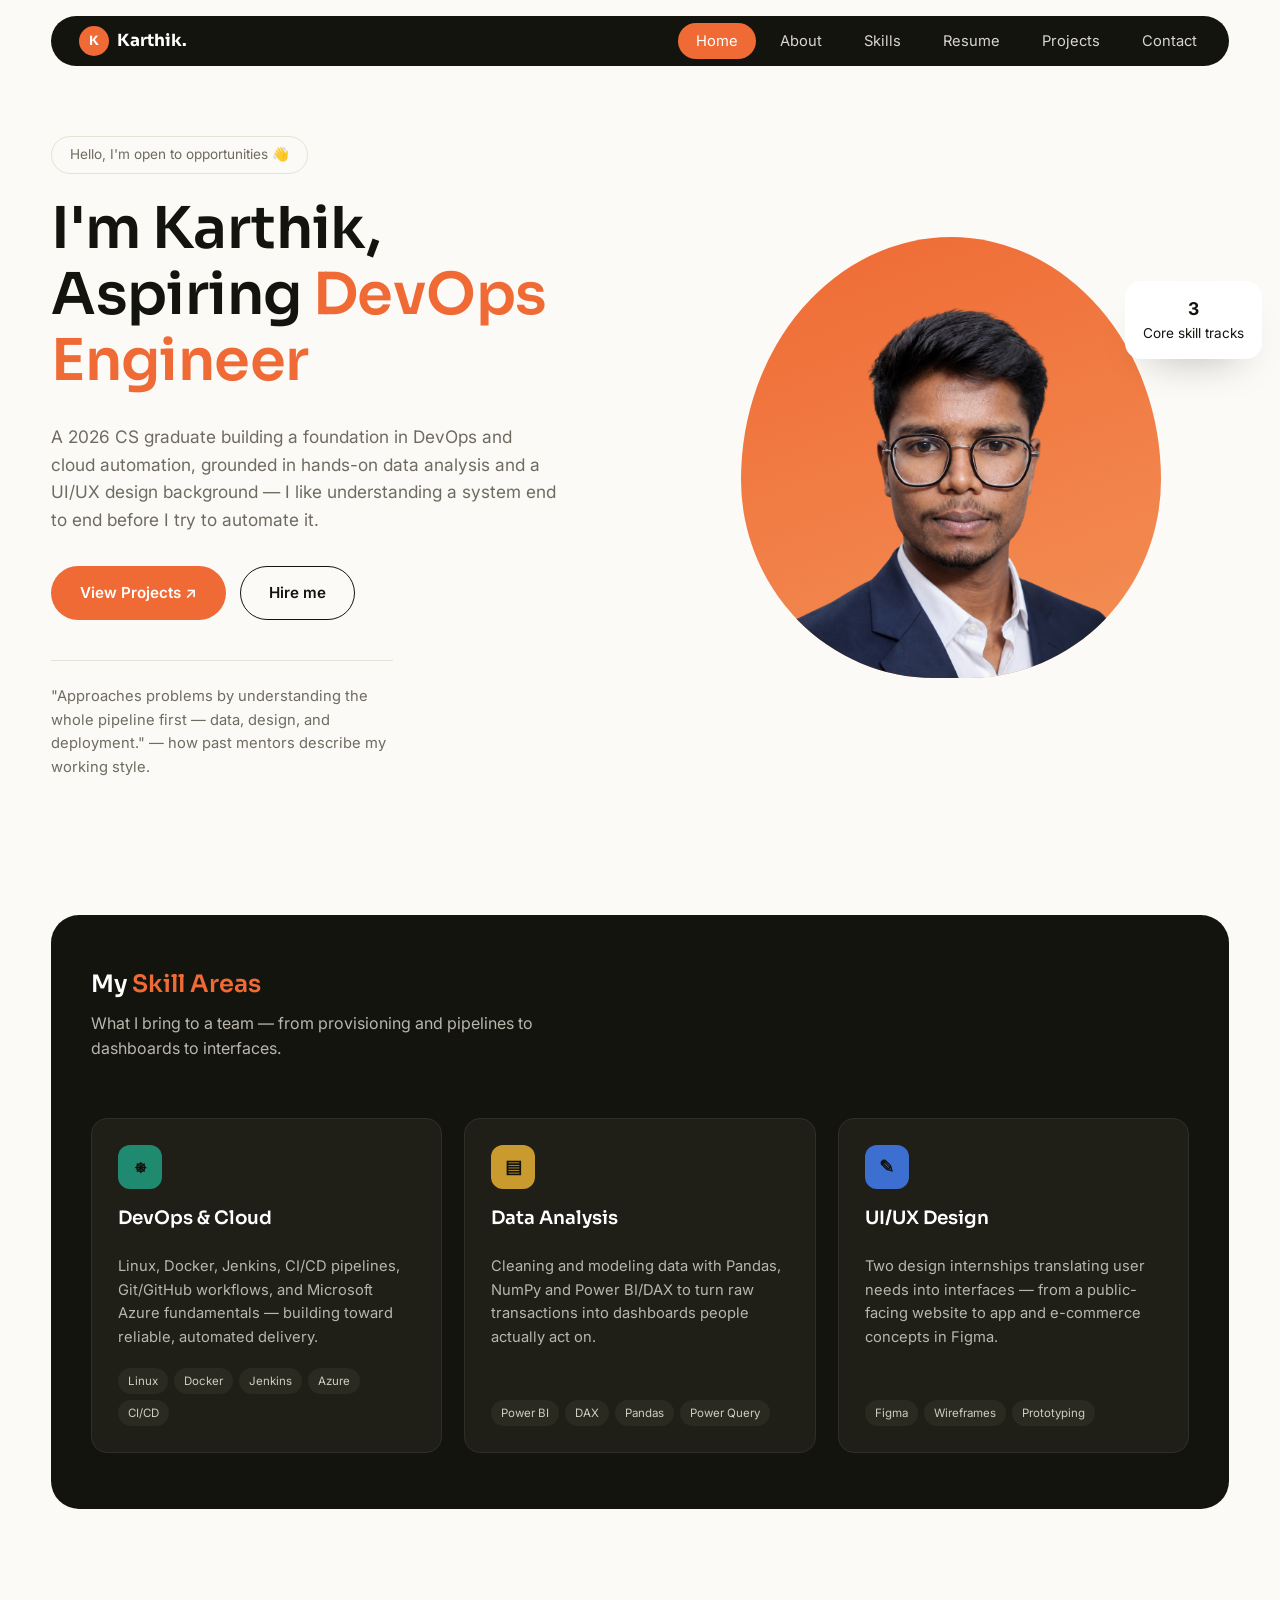
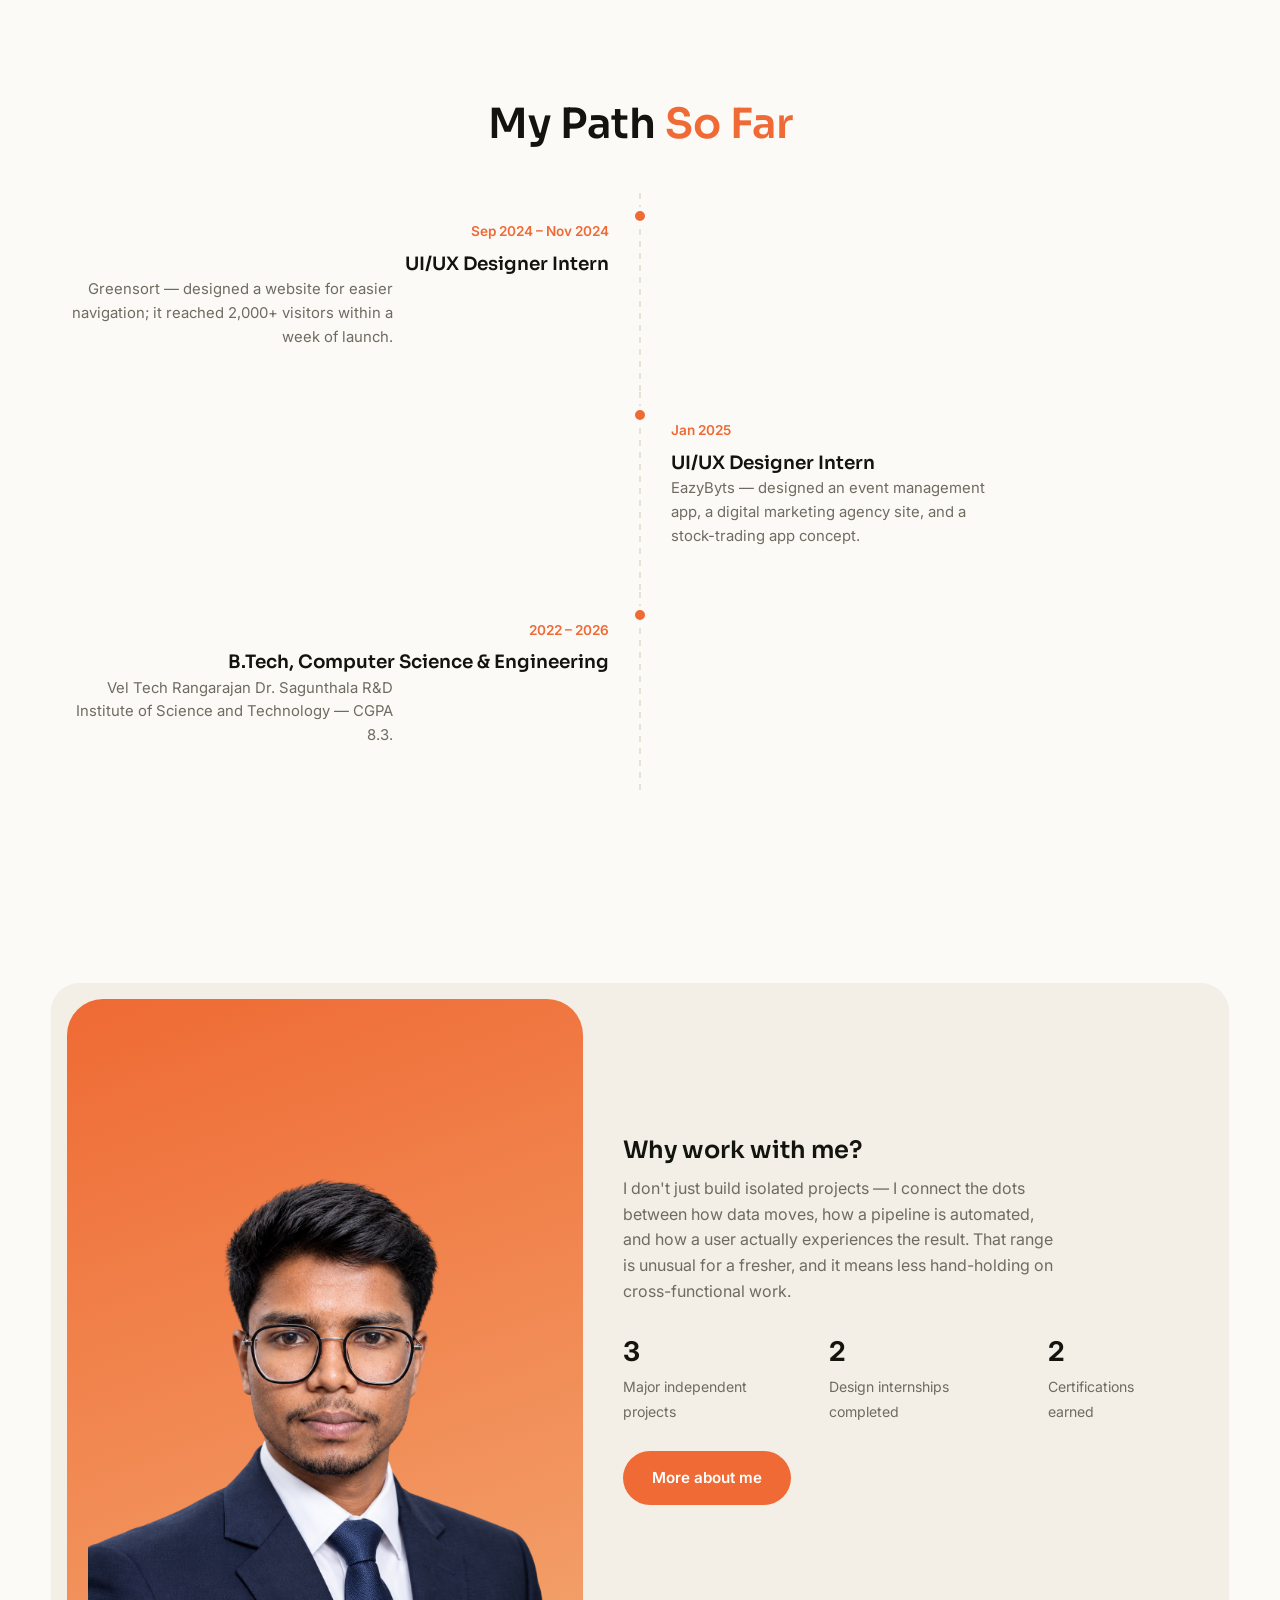
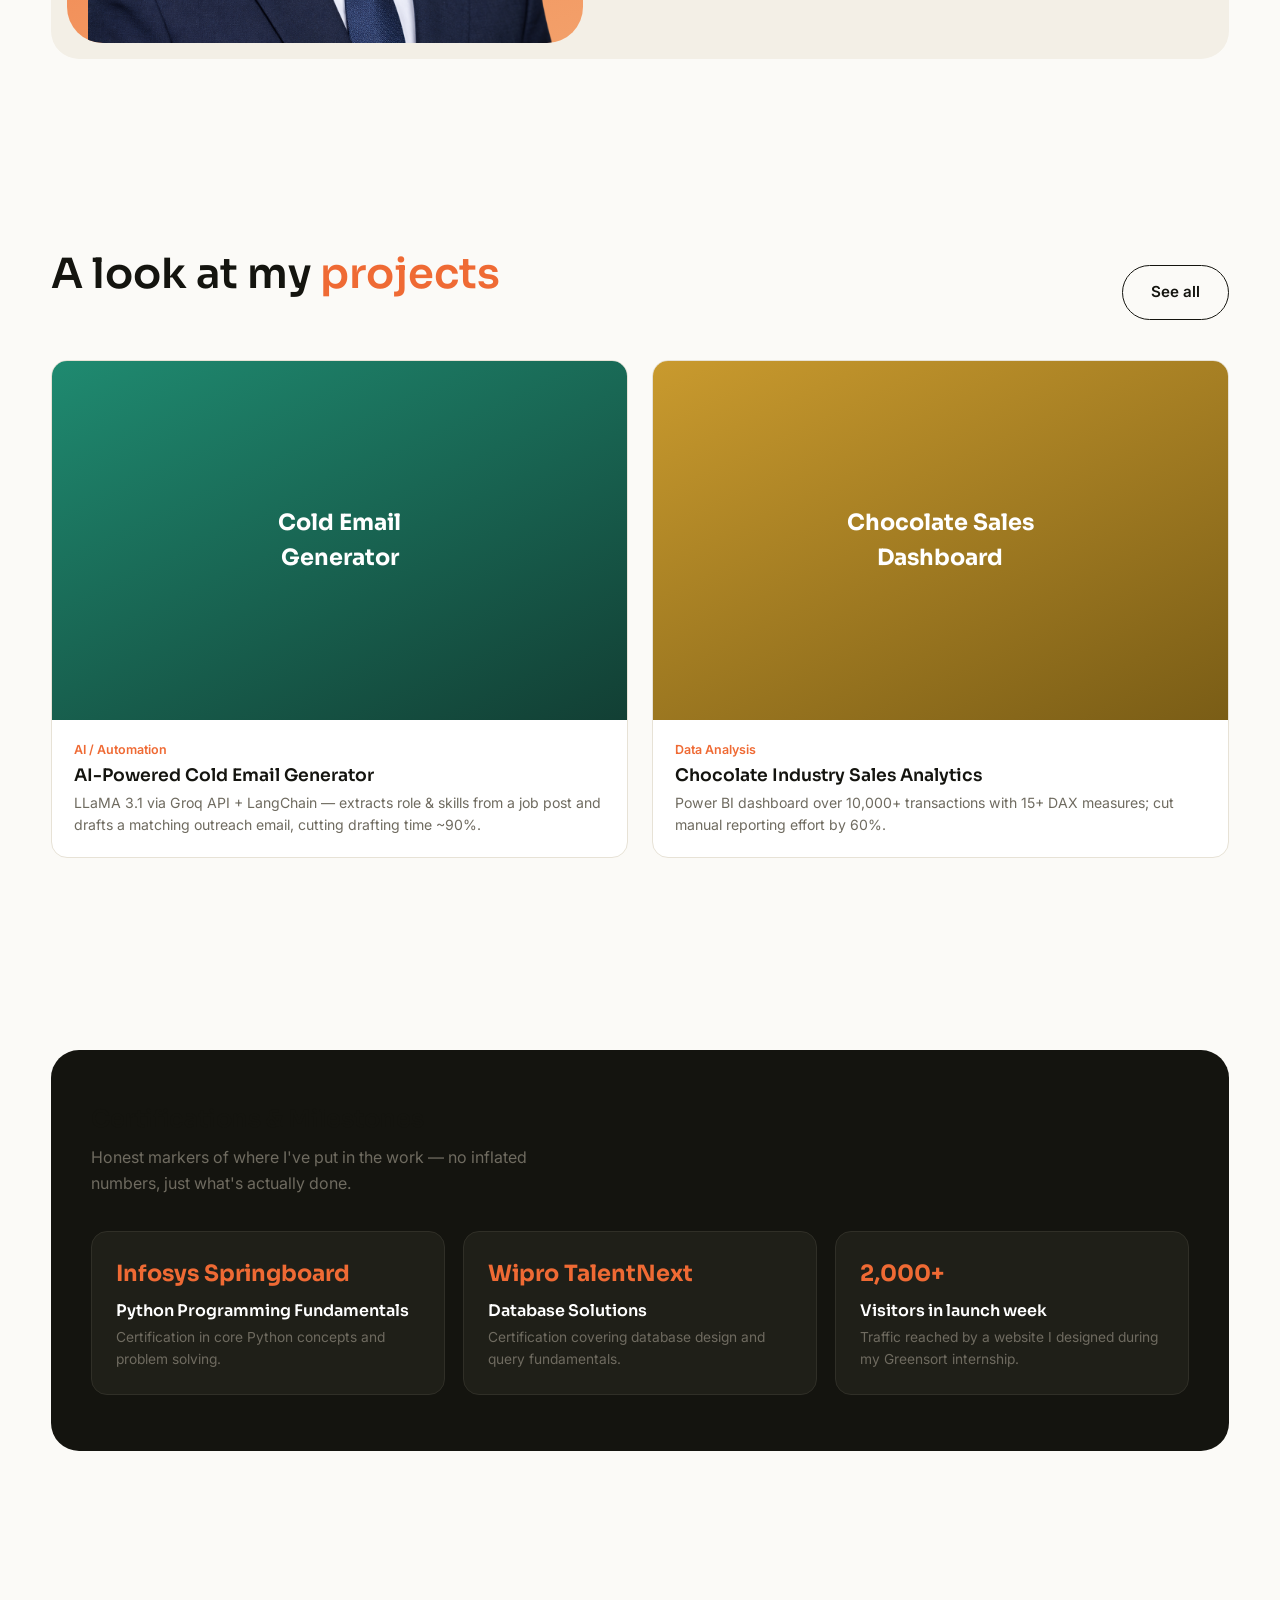
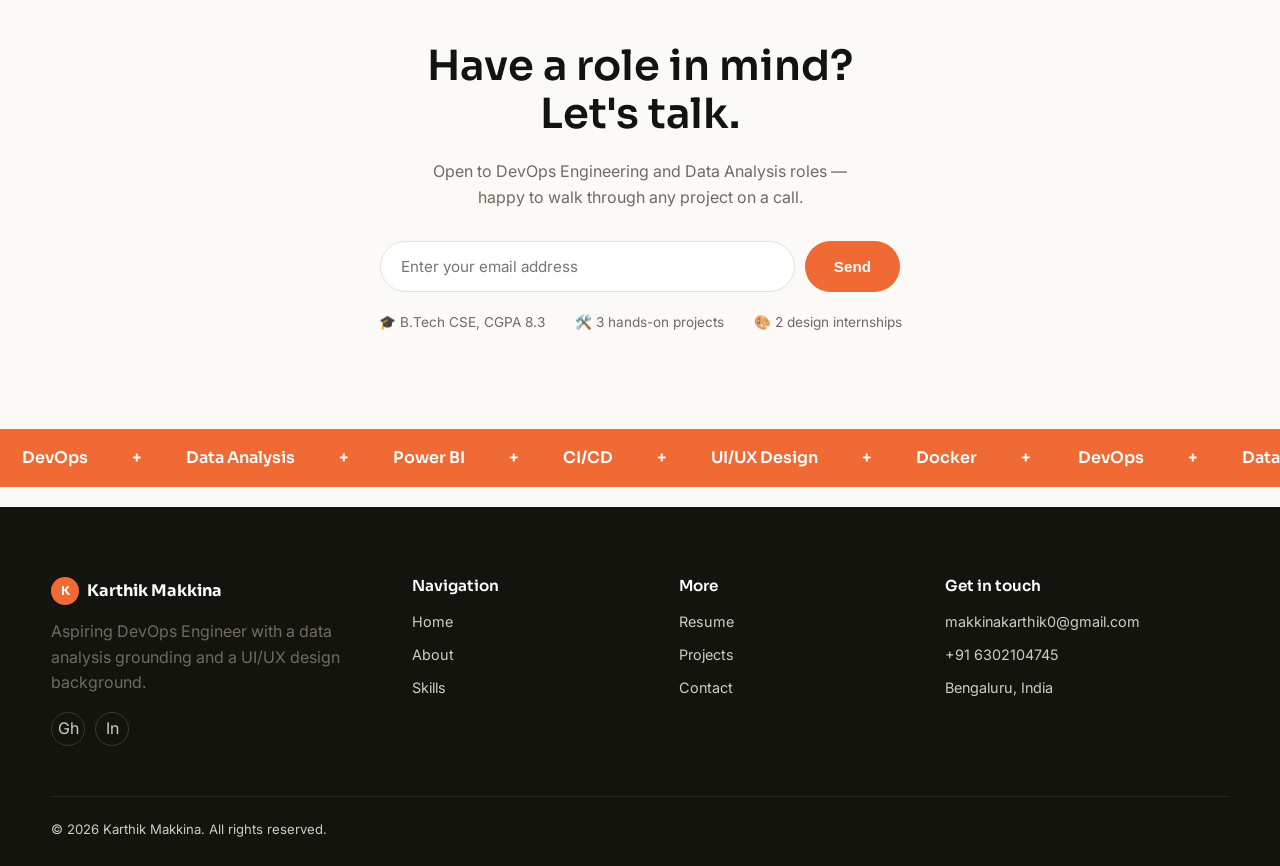
==== index.html @ 21fd7be4 "All files uploaded 1st commit" ====
<!DOCTYPE html>
<html lang="en">
<head>
<meta charset="UTF-8">
<meta name="viewport" content="width=device-width, initial-scale=1.0">
<title>Karthik Makkina — Aspiring DevOps Engineer</title>
<link rel="preconnect" href="https://fonts.googleapis.com">
<link href="https://fonts.googleapis.com/css2?family=Sora:wght@500;600;700&family=Inter:wght@400;500;600&display=swap" rel="stylesheet">
<link rel="stylesheet" href="assets/style.css">
</head>
<body>

<div class="nav-wrap">
  <nav class="nav">
    <a href="index.html" class="brand"><span>K</span>Karthik.</a>
    <ul>
      <li><a href="index.html" class="active">Home</a></li>
      <li><a href="about.html">About</a></li>
      <li><a href="service.html">Skills</a></li>
      <li><a href="resume.html">Resume</a></li>
      <li><a href="project.html">Projects</a></li>
      <li><a href="contact.html">Contact</a></li>
    </ul>
    <button class="nav-toggle" aria-label="Menu">&#9776;</button>
  </nav>
</div>

<!-- HERO -->
<header class="hero">
  <div class="container hero-grid">
    <div>
      <span class="pill-tag">Hello, I'm open to opportunities 👋</span>
      <h1>I'm Karthik,<br>Aspiring <span class="accent-word">DevOps Engineer</span></h1>
      <p class="lead">A 2026 CS graduate building a foundation in DevOps and cloud automation, grounded in hands-on data analysis and a UI/UX design background — I like understanding a system end to end before I try to automate it.</p>
      <div class="hero-actions">
        <a href="project.html" class="btn btn-primary">View Projects ↗</a>
        <a href="contact.html" class="btn btn-ghost">Hire me</a>
      </div>
      <div class="hero-quote">
        "Approaches problems by understanding the whole pipeline first — data, design, and deployment." — how past mentors describe my working style.
      </div>
    </div>
    <div class="hero-photo-wrap">
      <div class="hero-blob">
        <img src="assets/images/profile.png" alt="Karthik Makkina" onerror="this.src='https://placehold.co/420x460/ef6a34/ffffff?text=Add+profile.jpg'">
      </div>
      <div class="hero-badge">
        <strong>3</strong>
        Core skill tracks
      </div>
    </div>
  </div>
</header>

<!-- SKILLS / SERVICES -->
<section>
  <div class="container">
    <div class="dark-panel">
      <div class="panel-head">
        <div>
          <h2>My <span style="color:var(--accent)">Skill Areas</span></h2>
          <p style="max-width:46ch;margin-top:10px;">What I bring to a team — from provisioning and pipelines to dashboards to interfaces.</p>
        </div>
      </div>
      <div class="service-grid">
        <div class="service-card">
          <div class="icon" style="background:var(--devops);">⎈</div>
          <h3>DevOps &amp; Cloud</h3>
          <p>Linux, Docker, Jenkins, CI/CD pipelines, Git/GitHub workflows, and Microsoft Azure fundamentals — building toward reliable, automated delivery.</p>
          <div class="tags"><span>Linux</span><span>Docker</span><span>Jenkins</span><span>Azure</span><span>CI/CD</span></div>
        </div>
        <div class="service-card">
          <div class="icon" style="background:var(--data);">▤</div>
          <h3>Data Analysis</h3>
          <p>Cleaning and modeling data with Pandas, NumPy and Power BI/DAX to turn raw transactions into dashboards people actually act on.</p>
          <div class="tags"><span>Power BI</span><span>DAX</span><span>Pandas</span><span>Power Query</span></div>
        </div>
        <div class="service-card">
          <div class="icon" style="background:var(--design);">✎</div>
          <h3>UI/UX Design</h3>
          <p>Two design internships translating user needs into interfaces — from a public-facing website to app and e-commerce concepts in Figma.</p>
          <div class="tags"><span>Figma</span><span>Wireframes</span><span>Prototyping</span></div>
        </div>
      </div>
    </div>
  </div>
</section>

<!-- EXPERIENCE TIMELINE -->
<section>
  <div class="container">
    <div class="section-head" style="text-align:center;max-width:none;">
      <h2>My Path <span class="accent-word">So Far</span></h2>
    </div>
    <div class="timeline">
      <div class="tl-item tl-left">
        <span class="when">Sep 2024 – Nov 2024</span>
        <h3>UI/UX Designer Intern</h3>
        <p>Greensort — designed a website for easier navigation; it reached 2,000+ visitors within a week of launch.</p>
      </div>
      <div class="rail"><div class="dot" style="top:14px;"></div></div>
      <div class="tl-item tl-right"></div>

      <div class="tl-item tl-left"></div>
      <div class="rail"><div class="dot" style="top:14px;"></div></div>
      <div class="tl-item tl-right">
        <span class="when">Jan 2025</span>
        <h3>UI/UX Designer Intern</h3>
        <p>EazyByts — designed an event management app, a digital marketing agency site, and a stock-trading app concept.</p>
      </div>

      <div class="tl-item tl-left">
        <span class="when">2022 – 2026</span>
        <h3>B.Tech, Computer Science &amp; Engineering</h3>
        <p>Vel Tech Rangarajan Dr. Sagunthala R&amp;D Institute of Science and Technology — CGPA 8.3.</p>
      </div>
      <div class="rail"><div class="dot" style="top:14px;"></div></div>
      <div class="tl-item tl-right"></div>
    </div>
  </div>
</section>

<!-- WHY HIRE ME -->
<section>
  <div class="container">
    <div class="split">
      <div class="split-media">
        <div class="blob-sm">
          <img src="assets/images/profile-alt.png" alt="Karthik Makkina working" onerror="this.src='https://placehold.co/380x460/ef6a34/ffffff?text=Add+profile-alt.jpg'">
        </div>
      </div>
      <div class="split-body">
        <h2>Why <span class="accent-word">work with me</span>?</h2>
        <p style="max-width:44ch;">I don't just build isolated projects — I connect the dots between how data moves, how a pipeline is automated, and how a user actually experiences the result. That range is unusual for a fresher, and it means less hand-holding on cross-functional work.</p>
        <div class="stat-row">
          <div><strong>3</strong><span>Major independent projects</span></div>
          <div><strong>2</strong><span>Design internships completed</span></div>
          <div><strong>2</strong><span>Certifications earned</span></div>
        </div>
        <a href="about.html" class="btn btn-primary">More about me</a>
      </div>
    </div>
  </div>
</section>

<!-- FEATURED PROJECTS -->
<section>
  <div class="container">
    <div class="panel-head">
      <div class="section-head" style="margin-bottom:0;">
        <h2>A look at my <span class="accent-word">projects</span></h2>
      </div>
      <a href="project.html" class="btn btn-ghost">See all</a>
    </div>
    <div class="project-grid">
      <div class="project-card">
        <div class="project-thumb thumb-devops">Cold Email<br>Generator</div>
        <div class="project-info">
          <span class="cat">AI / Automation</span>
          <h3>AI-Powered Cold Email Generator</h3>
          <p>LLaMA 3.1 via Groq API + LangChain — extracts role &amp; skills from a job post and drafts a matching outreach email, cutting drafting time ~90%.</p>
        </div>
      </div>
      <div class="project-card">
        <div class="project-thumb thumb-data">Chocolate Sales<br>Dashboard</div>
        <div class="project-info">
          <span class="cat">Data Analysis</span>
          <h3>Chocolate Industry Sales Analytics</h3>
          <p>Power BI dashboard over 10,000+ transactions with 15+ DAX measures; cut manual reporting effort by 60%.</p>
        </div>
      </div>
    </div>
  </div>
</section>

<!-- RECOGNITION (replaces fabricated testimonials) -->
<section>
  <div class="container">
    <div class="recog-panel">
      <h2>Certifications &amp; <span class="accent-word">Milestones</span></h2>
      <p style="max-width:50ch;">Honest markers of where I've put in the work — no inflated numbers, just what's actually done.</p>
      <div class="recog-grid">
        <div class="recog-card">
          <div class="num">Infosys Springboard</div>
          <h4>Python Programming Fundamentals</h4>
          <p>Certification in core Python concepts and problem solving.</p>
        </div>
        <div class="recog-card">
          <div class="num">Wipro TalentNext</div>
          <h4>Database Solutions</h4>
          <p>Certification covering database design and query fundamentals.</p>
        </div>
        <div class="recog-card">
          <div class="num">2,000+</div>
          <h4>Visitors in launch week</h4>
          <p>Traffic reached by a website I designed during my Greensort internship.</p>
        </div>
      </div>
    </div>
  </div>
</section>

<!-- CTA -->
<section class="cta-band">
  <div class="container">
    <h2>Have a role in mind?<br><span class="accent-word">Let's talk</span>.</h2>
    <p style="max-width:44ch;margin:14px auto 0;">Open to DevOps Engineering and Data Analysis roles — happy to walk through any project on a call.</p>
    <form id="cta-form" class="contact-form">
      <input type="email" name="email" placeholder="Enter your email address" required>
      <button type="submit" class="btn btn-primary">Send</button>
    </form>
    <div class="trust-row">
      <span>🎓 B.Tech CSE, CGPA 8.3</span>
      <span>🛠️ 3 hands-on projects</span>
      <span>🎨 2 design internships</span>
    </div>
  </div>
</section>

<div class="marquee">
  <div class="marquee-track">
    <span>DevOps</span><span>+</span><span>Data Analysis</span><span>+</span><span>Power BI</span><span>+</span><span>CI/CD</span><span>+</span><span>UI/UX Design</span><span>+</span><span>Docker</span><span>+</span>
    <span>DevOps</span><span>+</span><span>Data Analysis</span><span>+</span><span>Power BI</span><span>+</span><span>CI/CD</span><span>+</span><span>UI/UX Design</span><span>+</span><span>Docker</span><span>+</span>
  </div>
</div>

<footer>
  <div class="container">
    <div class="footer-grid">
      <div>
        <div class="foot-brand"><span>K</span>Karthik Makkina</div>
        <p style="max-width:32ch;">Aspiring DevOps Engineer with a data analysis grounding and a UI/UX design background.</p>
        <div class="foot-social">
          <a href="https://github.com/Karthik-630" target="_blank" rel="noopener">Gh</a>
          <a href="https://linkedin.com/in/makkina-karthik-5753b5321" target="_blank" rel="noopener">In</a>
        </div>
      </div>
      <div>
        <h4>Navigation</h4>
        <ul>
          <li><a href="index.html">Home</a></li>
          <li><a href="about.html">About</a></li>
          <li><a href="service.html">Skills</a></li>
        </ul>
      </div>
      <div>
        <h4>More</h4>
        <ul>
          <li><a href="resume.html">Resume</a></li>
          <li><a href="project.html">Projects</a></li>
          <li><a href="contact.html">Contact</a></li>
        </ul>
      </div>
      <div>
        <h4>Get in touch</h4>
        <ul>
          <li>makkinakarthik0@gmail.com</li>
          <li>+91 6302104745</li>
          <li>Bengaluru, India</li>
        </ul>
      </div>
    </div>
    <div class="foot-bottom">
      <span>© 2026 Karthik Makkina. All rights reserved.</span>
    </div>
  </div>
</footer>

<script src="assets/script.js"></script>
</body>
</html>
---- assets/style.css ----
/* ============================================================
   Karthik Makkina — Portfolio
   Theme reference: JCrea Product Designer template (Figma community)
   Palette kept from the reference; content re-authored for a
   DevOps / Data Analysis fresher with a UI/UX design background.
   ============================================================ */

:root{
  --ink:        #14140f;   /* near-black, warmed not tinted grey */
  --ink-soft:   #2b2b24;
  --paper:      #fbfaf7;   /* warm paper-white background */
  --paper-alt:  #f3efe6;   /* warm off-white for alternating sections */
  --line:       #e7e2d6;
  --muted:      #6f6b60;

  --accent:     #ef6a34;   /* primary orange, from reference */
  --accent-dark:#d95a28;
  --accent-soft:#fde2d2;

  --devops:     #1f8a70;   /* teal — DevOps/Cloud */
  --data:       #c99a2e;   /* gold — Data Analysis */
  --design:     #3d6fd1;   /* blue — UI/UX Design */

  --radius-lg:  28px;
  --radius-md:  16px;
  --radius-sm:  10px;

  --shadow: 0 20px 40px -24px rgba(20,20,15,.35);
}

*,*::before,*::after{ box-sizing:border-box; }
html{ scroll-behavior:smooth; }
body{
  margin:0;
  font-family:'Inter', -apple-system, sans-serif;
  color:var(--ink);
  background:var(--paper);
  line-height:1.6;
  -webkit-font-smoothing:antialiased;
}
h1,h2,h3,h4{
  font-family:'Sora', 'Inter', sans-serif;
  color:var(--ink);
  line-height:1.15;
  margin:0 0 .5em;
  font-weight:600;
}
p{ color:var(--muted); margin:0 0 1em; }
a{ color:inherit; text-decoration:none; }
img{ max-width:100%; display:block; }
ul{ list-style:none; margin:0; padding:0; }
section{ padding:96px 0; }
.container{ width:min(1180px, 92%); margin:0 auto; }
.eyebrow-none{ /* deliberately no ALL-CAPS eyebrow labels per design guidance */ }

/* ---------- buttons ---------- */
.btn{
  display:inline-flex;
  align-items:center;
  gap:8px;
  padding:14px 28px;
  border-radius:999px;
  font-weight:600;
  font-size:.95rem;
  border:1.5px solid transparent;
  cursor:pointer;
  transition:transform .15s ease, background .2s ease, color .2s ease;
}
.btn-primary{ background:var(--accent); color:#fff; }
.btn-primary:hover{ background:var(--accent-dark); transform:translateY(-2px); }
.btn-ghost{ border-color:var(--ink); color:var(--ink); background:transparent; }
.btn-ghost:hover{ background:var(--ink); color:#fff; }
.btn-light{ background:#fff; color:var(--ink); }
.btn-light:hover{ transform:translateY(-2px); }

/* ---------- nav ---------- */
.nav-wrap{ position:sticky; top:16px; z-index:50; width:min(1180px,92%); margin:16px auto 0; }
.nav{
  background:var(--ink);
  border-radius:999px;
  display:flex;
  align-items:center;
  justify-content:space-between;
  padding:10px 14px 10px 28px;
  color:#fff;
}
.nav .brand{ display:flex; align-items:center; gap:8px; font-family:'Sora',sans-serif; font-weight:700; font-size:1.05rem; }
.nav .brand span{
  width:30px;height:30px;border-radius:50%;
  background:var(--accent); display:grid; place-items:center; font-size:.8rem;
}
.nav ul{ display:flex; gap:6px; align-items:center; }
.nav ul li a{
  padding:9px 18px; border-radius:999px; font-size:.92rem; color:#d9d6cc;
  transition:background .2s, color .2s;
}
.nav ul li a:hover{ color:#fff; }
.nav ul li a.active{ background:var(--accent); color:#fff; }
.nav .cta{ display:none; }
.nav-toggle{ display:none; background:none; border:none; color:#fff; font-size:1.4rem; cursor:pointer; }

@media (max-width: 860px){
  .nav ul{
    position:absolute; top:calc(100% + 10px); left:0; right:0;
    background:var(--ink); flex-direction:column; align-items:stretch;
    border-radius:20px; padding:10px; display:none; gap:2px;
  }
  .nav ul.open{ display:flex; }
  .nav-toggle{ display:block; }
}

/* ---------- hero ---------- */
.hero{
  position:relative;
  padding:70px 0 40px;
  overflow:hidden;
}
.hero-grid{
  display:grid;
  grid-template-columns:1.05fr 1fr;
  gap:40px;
  align-items:center;
}
.pill-tag{
  display:inline-block;
  padding:7px 18px;
  border:1px solid var(--line);
  border-radius:999px;
  font-size:.85rem;
  color:var(--muted);
  margin-bottom:22px;
}
.hero h1{ font-size:clamp(2.4rem, 5vw, 3.6rem); letter-spacing:-.01em; }
.hero h1 .accent-word{ color:var(--accent); }
.hero p.lead{ font-size:1.08rem; max-width:46ch; margin-top:18px; }
.hero-actions{ display:flex; gap:14px; margin-top:32px; flex-wrap:wrap; }
.hero-quote{
  margin-top:40px; padding-top:24px; border-top:1px solid var(--line);
  font-size:.92rem; color:var(--muted); max-width:38ch;
}
.hero-rating{ display:flex; gap:16px; align-items:center; margin-top:18px; }
.hero-rating strong{ font-size:1.3rem; display:block; }
.hero-rating small{ color:var(--muted); }

.hero-photo-wrap{ position:relative; display:grid; place-items:center; }
.hero-blob{
  position:relative;
  width:min(420px, 100%);
  aspect-ratio:1/1.05;
  border-radius:50% 50% 46% 46% / 55% 55% 45% 45%;
  background:linear-gradient(160deg, var(--accent) 0%, #f39056 100%);
  display:grid; place-items:end center;
  overflow:hidden;
}
.hero-blob img{ width:88%; object-fit:cover; }
.hero-badge{
  position:absolute; top:10%; right:-6%;
  background:#fff; border-radius:var(--radius-md);
  padding:14px 18px; box-shadow:var(--shadow); text-align:center;
  font-size:.85rem;
}
.hero-badge strong{ display:block; font-size:1.1rem; color:var(--ink); }

/* ---------- dark section (services / experience header) ---------- */
.dark-panel{
  background:var(--ink);
  color:#efece4;
  border-radius:var(--radius-lg);
  padding:56px 40px;
}
.dark-panel h2{ color:#fff; }
.dark-panel p{ color:#b9b6ac; }
.panel-head{ display:flex; justify-content:space-between; align-items:flex-end; gap:24px; flex-wrap:wrap; margin-bottom:40px; }

.service-grid{ display:grid; grid-template-columns:repeat(3, 1fr); gap:22px; }
.service-card{
  background:#1f1f18; border:1px solid #302f27; border-radius:var(--radius-md);
  padding:26px; display:flex; flex-direction:column; gap:18px;
}
.service-card .icon{
  width:44px; height:44px; border-radius:12px; display:grid; place-items:center; font-size:1.1rem; color:#14140f; font-weight:700;
}
.service-card h3{ color:#fff; font-size:1.15rem; }
.service-card p{ font-size:.92rem; margin-bottom:0; }
.service-card .tags{ display:flex; flex-wrap:wrap; gap:6px; margin-top:auto; }
.service-card .tags span{
  font-size:.72rem; padding:4px 10px; border-radius:999px; background:#2a2a21; color:#cfccc2;
}

@media (max-width: 860px){
  .service-grid{ grid-template-columns:1fr; }
  .hero-grid{ grid-template-columns:1fr; }
  .hero-photo-wrap{ order:-1; }
}

/* ---------- section heading ---------- */
.section-head{ margin-bottom:44px; max-width:60ch; }
.section-head h2{ font-size:clamp(1.8rem,3.4vw,2.6rem); }
.section-head .accent-word{ color:var(--accent); }

/* ---------- timeline (experience) ---------- */
.timeline{ display:grid; grid-template-columns:1fr auto 1fr; gap:0 30px; }
.timeline .rail{ position:relative; width:2px; background:repeating-linear-gradient(to bottom, var(--line) 0 6px, transparent 6px 12px); }
.timeline .dot{
  position:absolute; left:50%; transform:translateX(-50%);
  width:18px; height:18px; border-radius:50%; background:var(--accent); border:4px solid var(--paper);
}
.tl-row{ display:contents; }
.tl-item{ padding:28px 0; }
.tl-item h3{ font-size:1.15rem; margin-bottom:4px; }
.tl-item .when{ color:var(--accent); font-size:.85rem; font-weight:600; margin-bottom:10px; display:block; }
.tl-item p{ font-size:.93rem; max-width:38ch; }
.tl-left{ text-align:right; }
.tl-right{}
@media (max-width:760px){
  .timeline{ grid-template-columns:auto 1fr; }
  .tl-left{ display:none; }
  .tl-left + .rail-cell + .tl-right{ }
}

/* ---------- why hire / split section ---------- */
.split{
  background:var(--paper-alt);
  border-radius:var(--radius-lg);
  padding:16px;
  display:grid; grid-template-columns:.9fr 1.1fr; gap:0; align-items:center; overflow:hidden;
}
.split-media{ position:relative; }
.split-media .blob-sm{
  border-radius:36px; overflow:hidden; aspect-ratio:4/5; background:linear-gradient(160deg,var(--accent),#f3a06a);
  display:grid; place-items:end center;
}
.split-media img{ width:92%; }
.split-body{ padding:40px; }
.stat-row{ display:flex; gap:40px; margin:26px 0; }
.stat-row strong{ font-size:1.7rem; display:block; }
.stat-row span{ color:var(--muted); font-size:.88rem; }
@media (max-width:860px){ .split{ grid-template-columns:1fr; } }

/* ---------- portfolio / project cards ---------- */
.filter-row{ display:flex; gap:10px; flex-wrap:wrap; margin:36px 0 8px; }
.filter-row button{
  padding:9px 18px; border-radius:999px; border:1px solid var(--line); background:transparent;
  font-size:.85rem; color:var(--muted); cursor:pointer; transition:.2s;
}
.filter-row button.active, .filter-row button:hover{ background:var(--ink); color:#fff; border-color:var(--ink); }

.project-grid{ display:grid; grid-template-columns:repeat(2, 1fr); gap:24px; }
.project-grid.cols-3{ grid-template-columns:repeat(3,1fr); }
@media (max-width:860px){ .project-grid, .project-grid.cols-3{ grid-template-columns:1fr; } }

.project-card{
  border-radius:var(--radius-md); overflow:hidden; background:#fff; border:1px solid var(--line);
  display:flex; flex-direction:column;
}
.project-thumb{
  aspect-ratio:16/10; position:relative; display:grid; place-items:center;
  color:#fff; font-family:'Sora',sans-serif; font-weight:700; font-size:1.4rem; text-align:center; padding:20px;
}
.project-thumb .go{
  position:absolute; right:14px; bottom:14px; width:38px; height:38px; border-radius:50%;
  background:rgba(20,20,15,.55); display:grid; place-items:center; color:#fff; font-size:1rem;
}
.project-info{ padding:20px 22px; }
.project-info .cat{ font-size:.78rem; color:var(--accent); font-weight:600; margin-bottom:6px; display:block; }
.project-info h3{ font-size:1.08rem; margin-bottom:6px; }
.project-info p{ font-size:.88rem; margin-bottom:0; }
.tag-list{ display:flex; flex-wrap:wrap; gap:8px; margin:16px 0; }
.tag-list span{ font-size:.78rem; padding:5px 13px; border-radius:999px; background:var(--paper-alt); color:var(--ink-soft); }

/* thumb color variants standing in for real screenshots */
.thumb-devops{ background:linear-gradient(155deg,#1f8a70,#123f34); }
.thumb-data{ background:linear-gradient(155deg,#c99a2e,#7a5d16); }
.thumb-design{ background:linear-gradient(155deg,#3d6fd1,#1c2f63); }
.thumb-accent{ background:linear-gradient(155deg,var(--accent),#8a3410); }

/* ---------- recognition / certifications (replaces fake testimonials) ---------- */
.recog-panel{ background:var(--ink); color:#efece4; border-radius:var(--radius-lg); padding:56px 40px; }
.recog-grid{ display:grid; grid-template-columns:repeat(3,1fr); gap:18px; margin-top:34px; }
.recog-card{ background:#1f1f18; border:1px solid #302f27; border-radius:var(--radius-md); padding:24px; }
.recog-card .num{ color:var(--accent); font-family:'Sora',sans-serif; font-weight:700; font-size:1.4rem; }
.recog-card h4{ color:#fff; font-size:1rem; margin:10px 0 6px; }
.recog-card p{ font-size:.86rem; margin:0; }
@media (max-width:860px){ .recog-grid{ grid-template-columns:1fr; } }

/* ---------- CTA / newsletter ---------- */
.cta-band{ text-align:center; }
.cta-band h2{ font-size:clamp(1.8rem,4vw,2.6rem); }
.contact-form{ display:flex; gap:10px; max-width:520px; margin:30px auto 20px; }
.contact-form input{
  flex:1; padding:15px 20px; border-radius:999px; border:1px solid var(--line); font-size:.95rem; font-family:inherit;
}
.trust-row{ display:flex; justify-content:center; gap:30px; flex-wrap:wrap; color:var(--muted); font-size:.85rem; }

/* ---------- marquee ---------- */
.marquee{
  background:var(--accent); color:#fff; overflow:hidden; padding:16px 0;
  font-family:'Sora',sans-serif; font-weight:600; white-space:nowrap;
}
.marquee-track{ display:inline-block; animation:scroll 22s linear infinite; }
.marquee span{ margin:0 22px; }
@keyframes scroll{ from{ transform:translateX(0);} to{ transform:translateX(-50%);} }
@media (prefers-reduced-motion: reduce){ .marquee-track{ animation:none; } }

/* ---------- footer ---------- */
footer{ background:var(--ink); color:#cfccc2; padding:70px 0 26px; margin-top:20px; }
.footer-grid{ display:grid; grid-template-columns:1.4fr 1fr 1fr 1.2fr; gap:30px; }
.footer-grid h4{ color:#fff; font-size:.95rem; margin-bottom:16px; }
.footer-grid ul li{ margin-bottom:10px; font-size:.9rem; }
.footer-grid ul li a:hover{ color:#fff; }
.foot-brand{ display:flex; align-items:center; gap:8px; font-family:'Sora',sans-serif; font-weight:700; color:#fff; margin-bottom:14px; }
.foot-brand span{ width:28px;height:28px;border-radius:50%; background:var(--accent); display:grid; place-items:center; font-size:.75rem; }
.foot-social{ display:flex; gap:10px; margin-top:16px; }
.foot-social a{ width:34px; height:34px; border-radius:50%; border:1px solid #3a392f; display:grid; place-items:center; }
.foot-bottom{ border-top:1px solid #2a2a21; margin-top:50px; padding-top:22px; display:flex; justify-content:space-between; flex-wrap:wrap; gap:10px; font-size:.82rem; }
@media (max-width:860px){ .footer-grid{ grid-template-columns:1fr 1fr; } }

/* ---------- generic page hero (inner pages) ---------- */
.page-head{ padding:60px 0 10px; }
.page-head .pill-tag{ margin-bottom:16px; }
.page-head h1{ font-size:clamp(2rem,4.4vw,3rem); }

/* skill bars */
.skill-bar{ margin-bottom:18px; }
.skill-bar .row{ display:flex; justify-content:space-between; font-size:.9rem; margin-bottom:8px; }
.skill-bar .track{ height:8px; border-radius:999px; background:var(--paper-alt); overflow:hidden; }
.skill-bar .fill{ height:100%; border-radius:999px; background:var(--accent); }

/* two column generic */
.two-col{ display:grid; grid-template-columns:1fr 1fr; gap:60px; }
@media (max-width:860px){ .two-col{ grid-template-columns:1fr; gap:36px; } }

.card-plain{ background:#fff; border:1px solid var(--line); border-radius:var(--radius-md); padding:26px; }

.badge-row{ display:flex; gap:10px; flex-wrap:wrap; }
.badge-row span{ font-size:.78rem; padding:6px 14px; border-radius:999px; }
.badge-devops{ background:#e5f4ef; color:var(--devops); }
.badge-data{ background:#faf1dc; color:#8a6a1f; }
.badge-design{ background:#e8eefb; color:var(--design); }
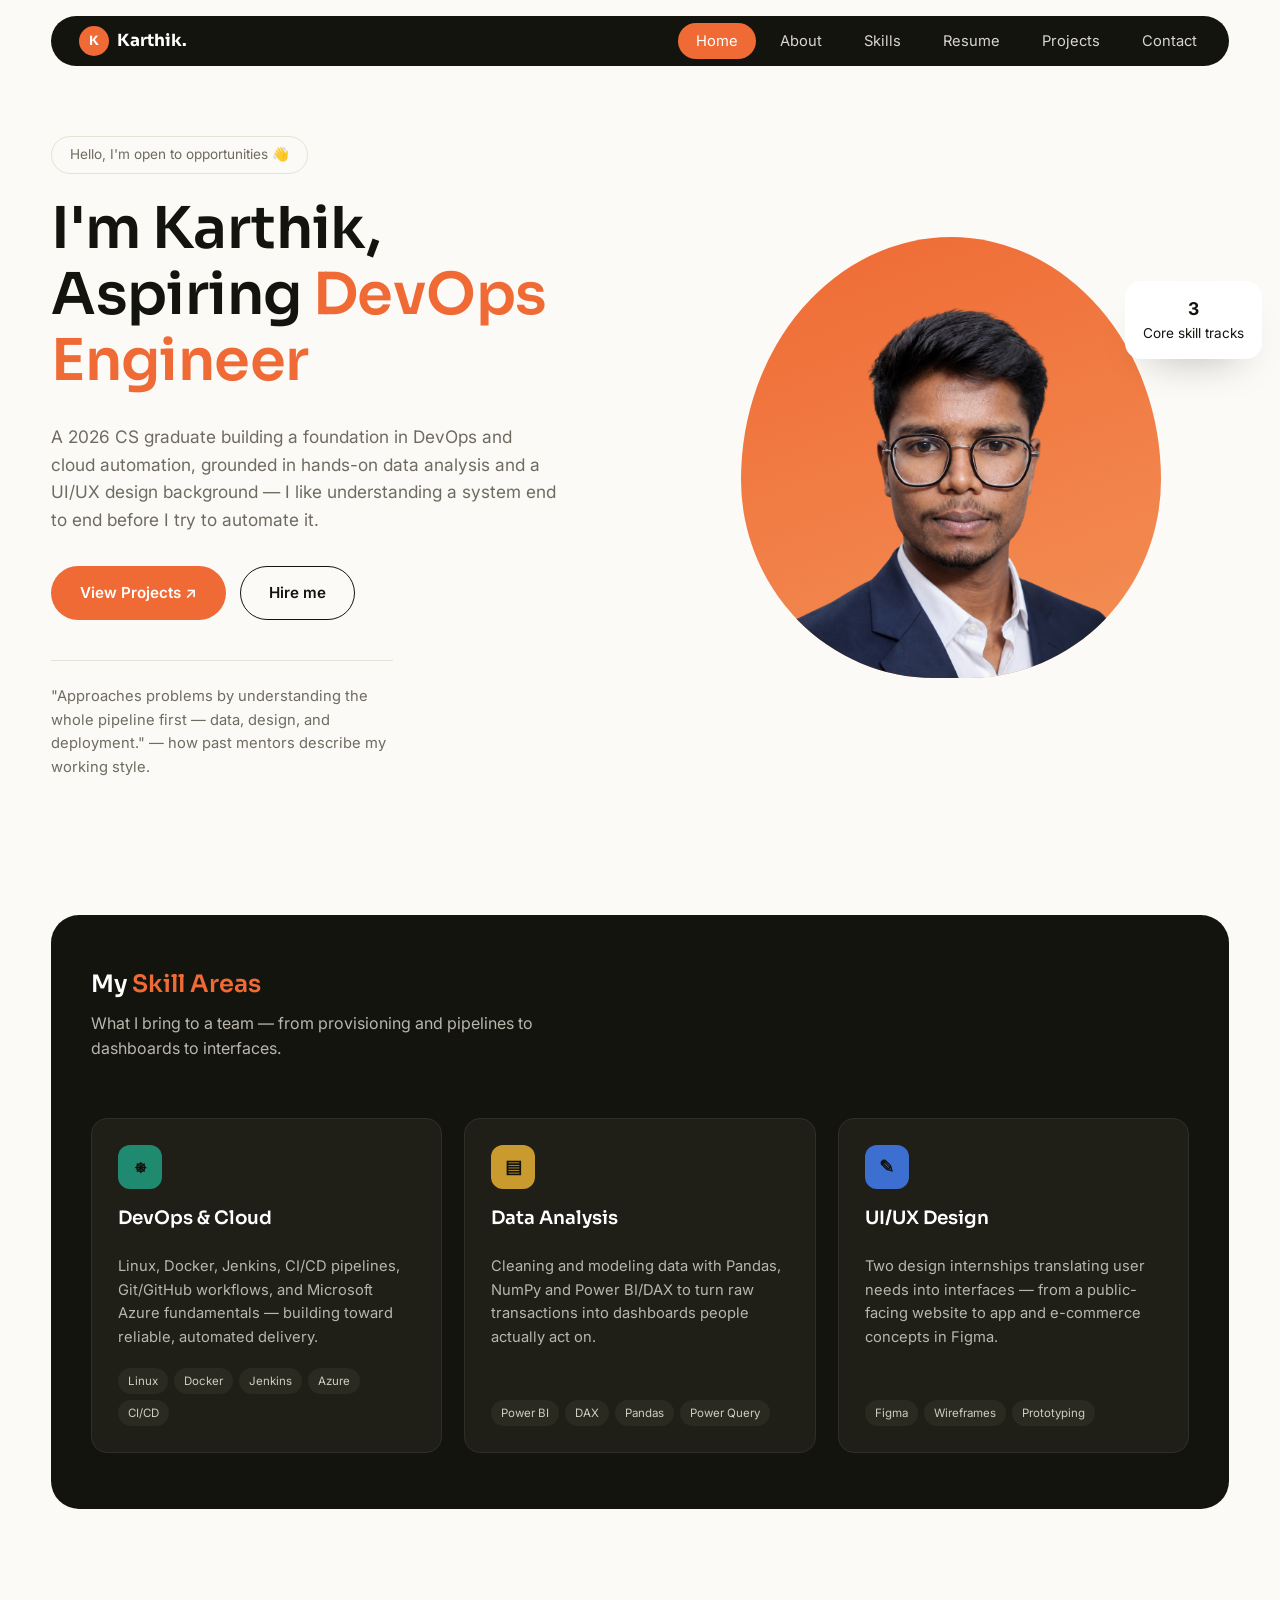
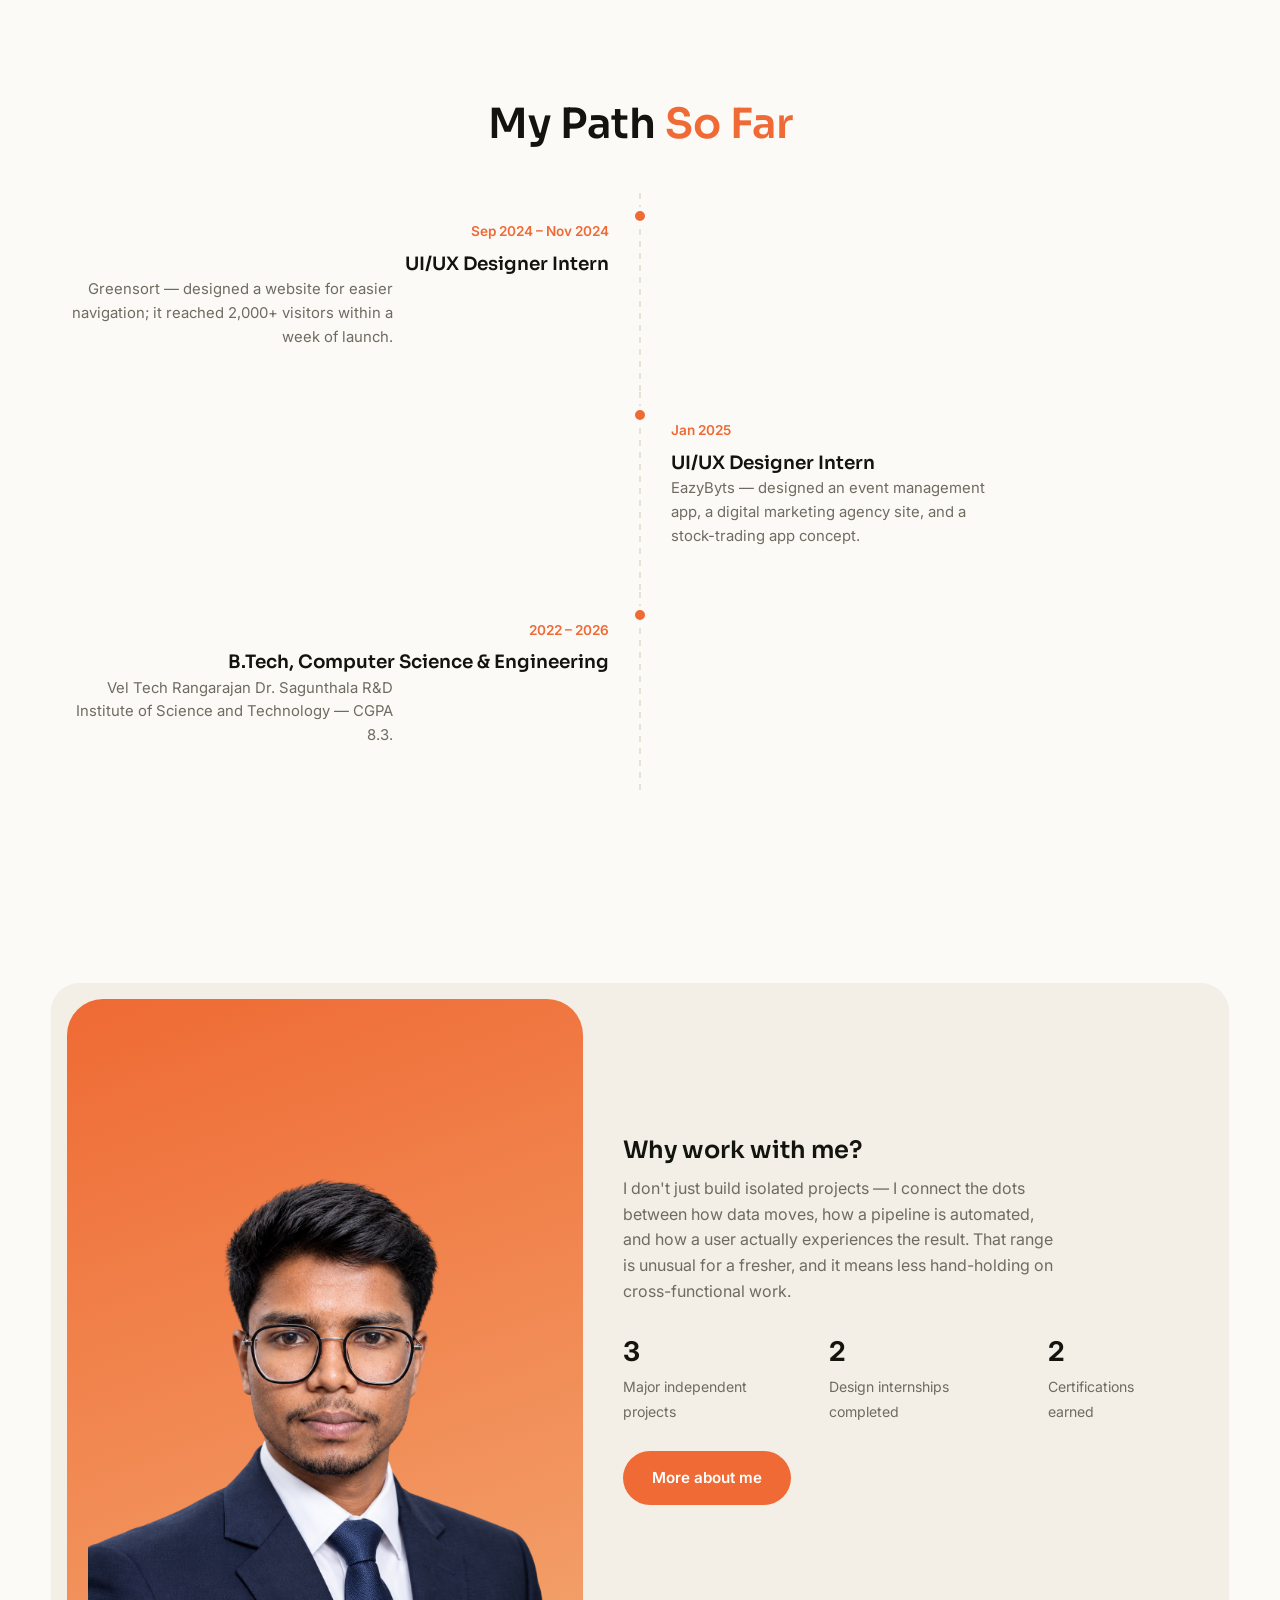
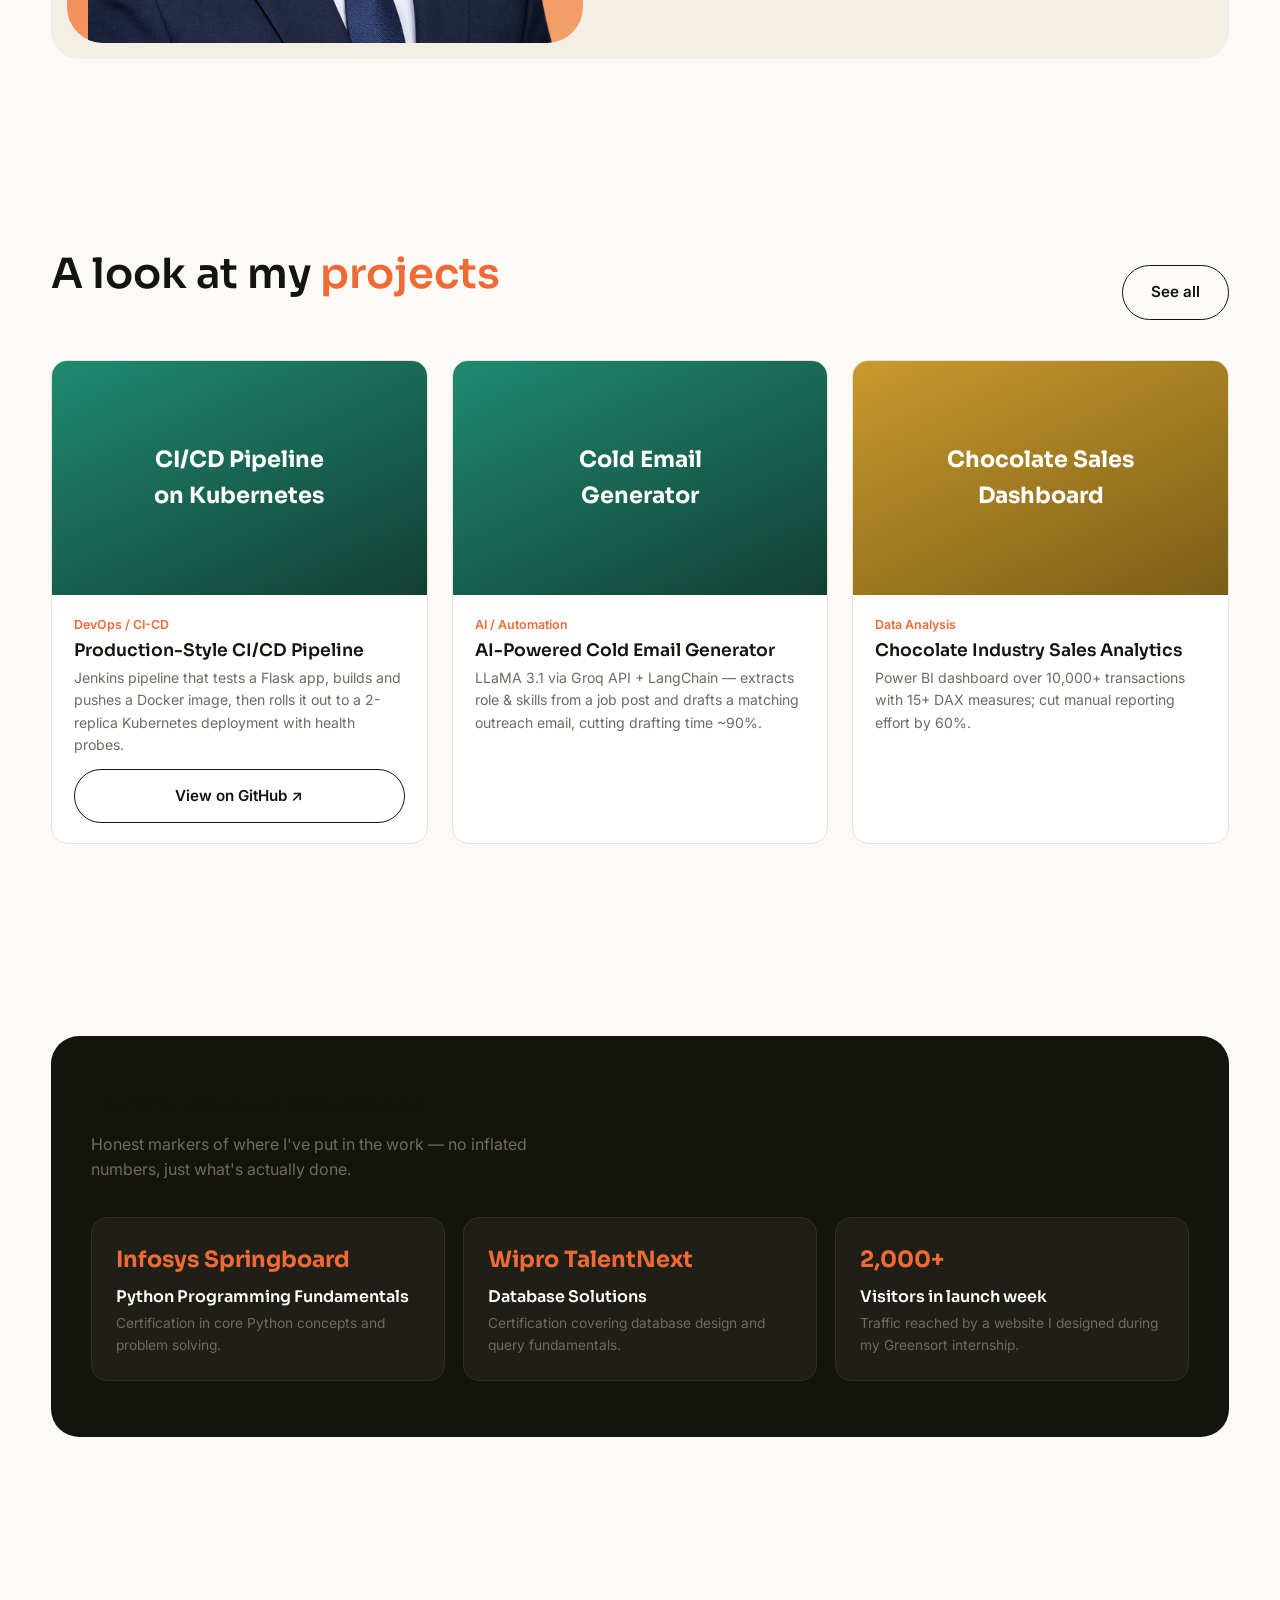
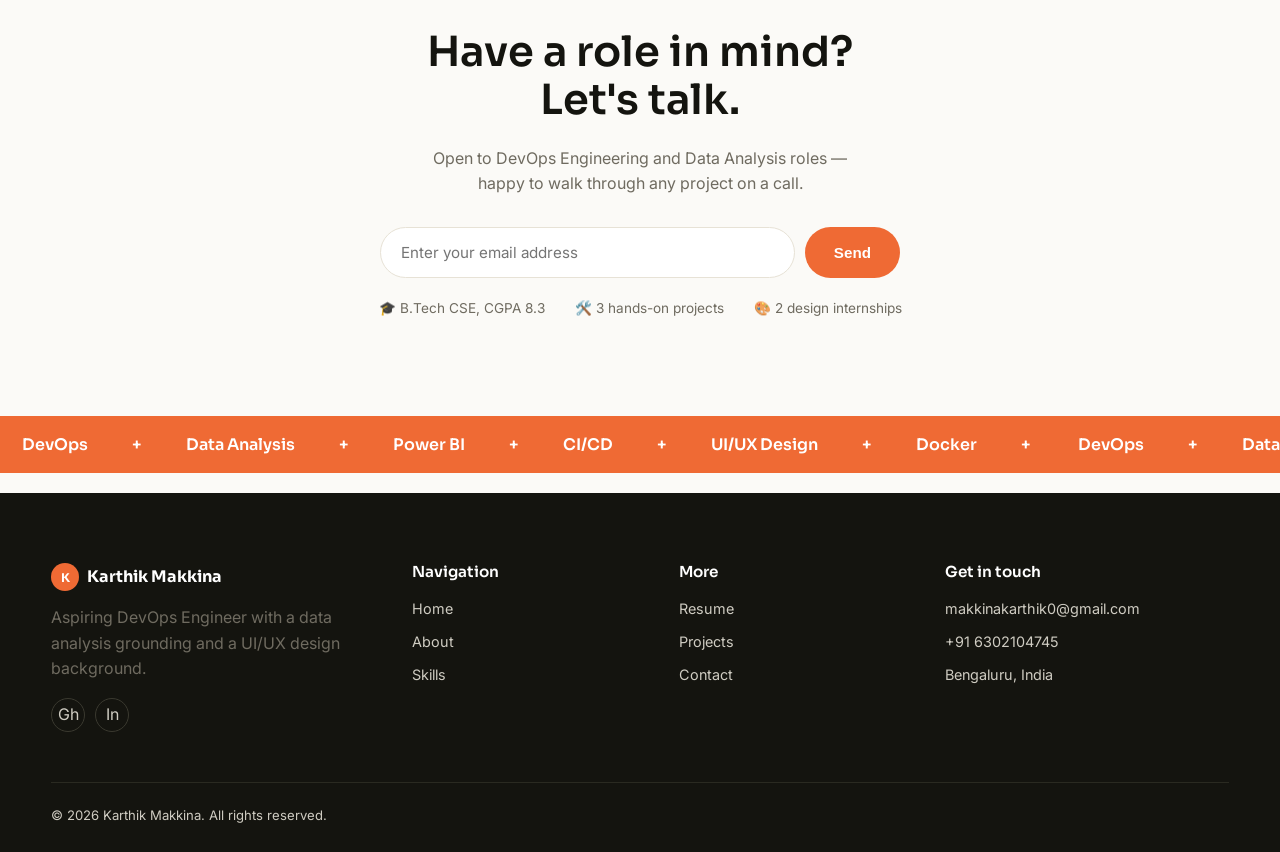
==== commit 56067850: "Added End to End Kubernetes Project in portfolio" ====
--- a/index.html
+++ b/index.html
@@ -152,7 +152,16 @@
       </div>
       <a href="project.html" class="btn btn-ghost">See all</a>
     </div>
-    <div class="project-grid">
+    <div class="project-grid cols-3">
+      <div class="project-card">
+        <div class="project-thumb thumb-devops">CI/CD Pipeline<br>on Kubernetes</div>
+        <div class="project-info">
+          <span class="cat">DevOps / CI-CD</span>
+          <h3>Production-Style CI/CD Pipeline</h3>
+          <p>Jenkins pipeline that tests a Flask app, builds and pushes a Docker image, then rolls it out to a 2-replica Kubernetes deployment with health probes.</p>
+          <a href="https://github.com/MakkinaKarthik/devops-cicd-kubernetes-project" target="_blank" rel="noopener" class="btn btn-ghost" style="width:100%;justify-content:center;margin-top:12px;">View on GitHub ↗</a>
+        </div>
+      </div>
       <div class="project-card">
         <div class="project-thumb thumb-devops">Cold Email<br>Generator</div>
         <div class="project-info">
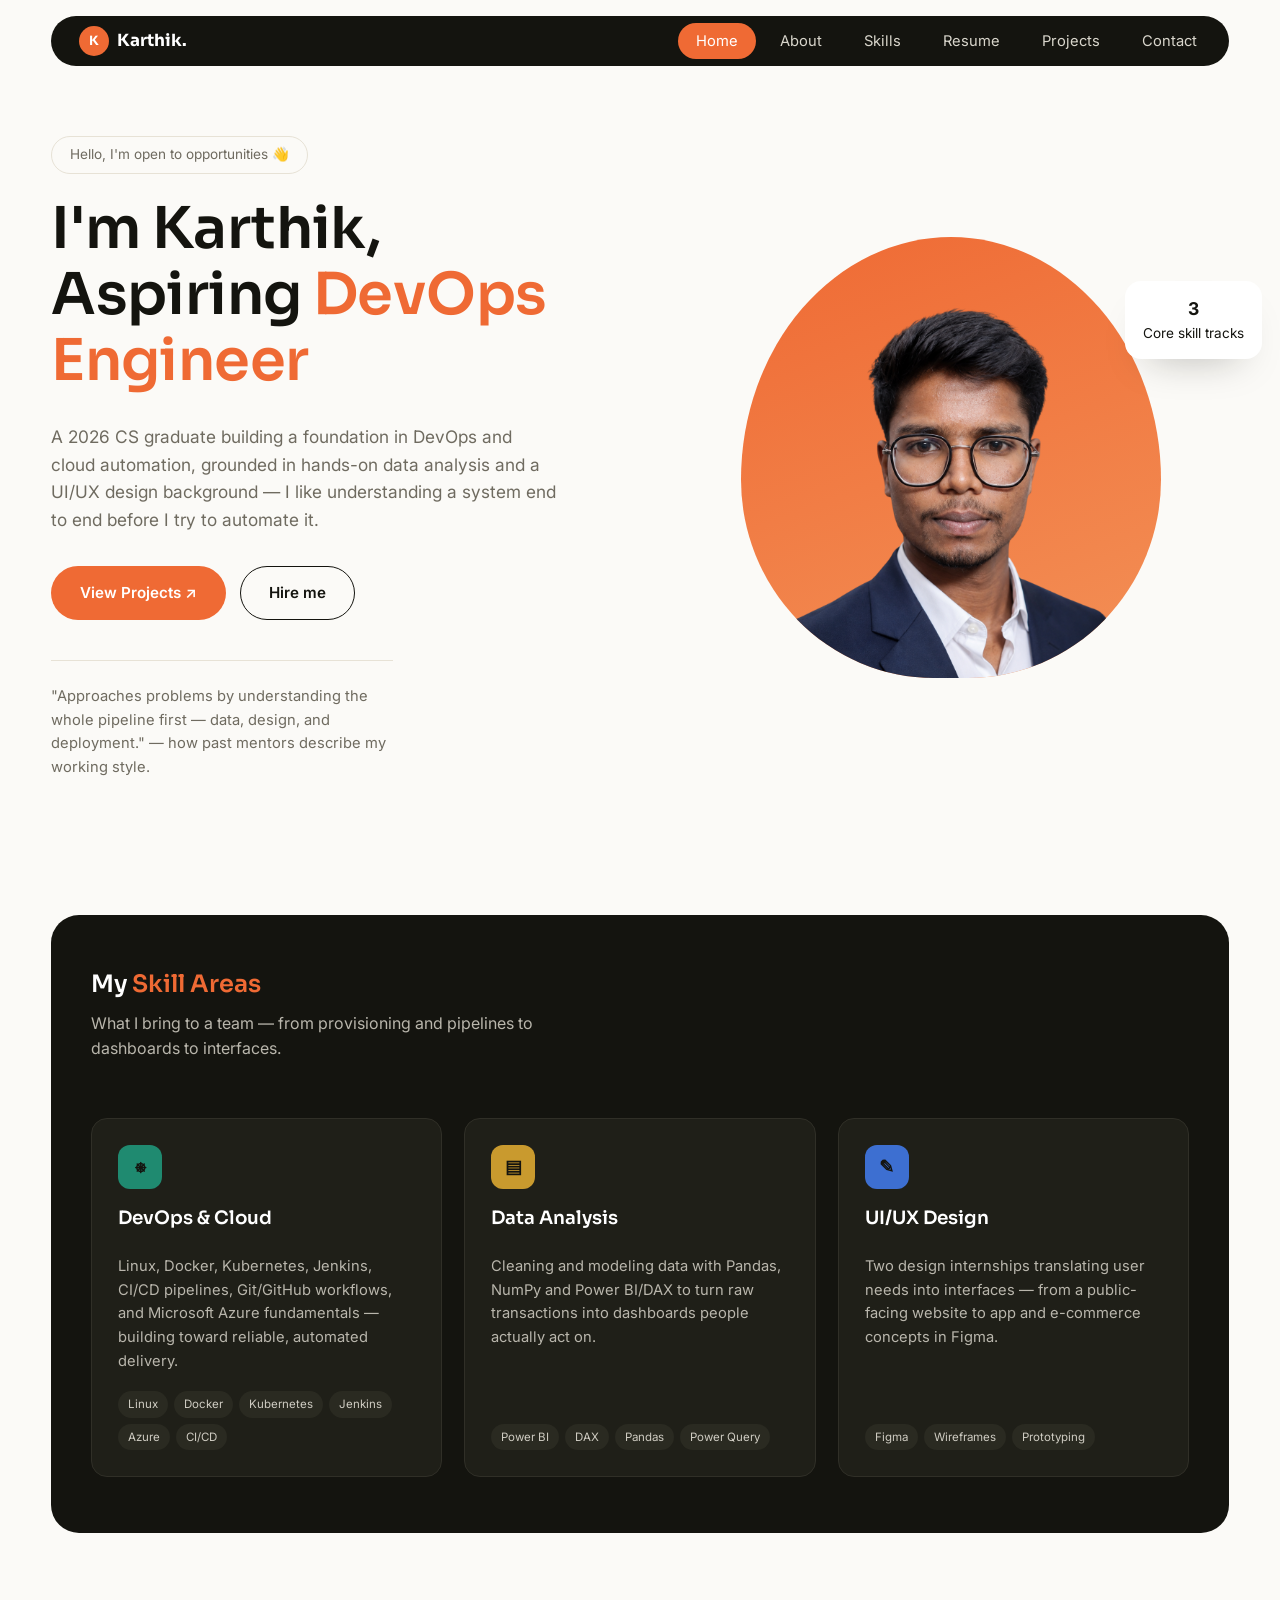
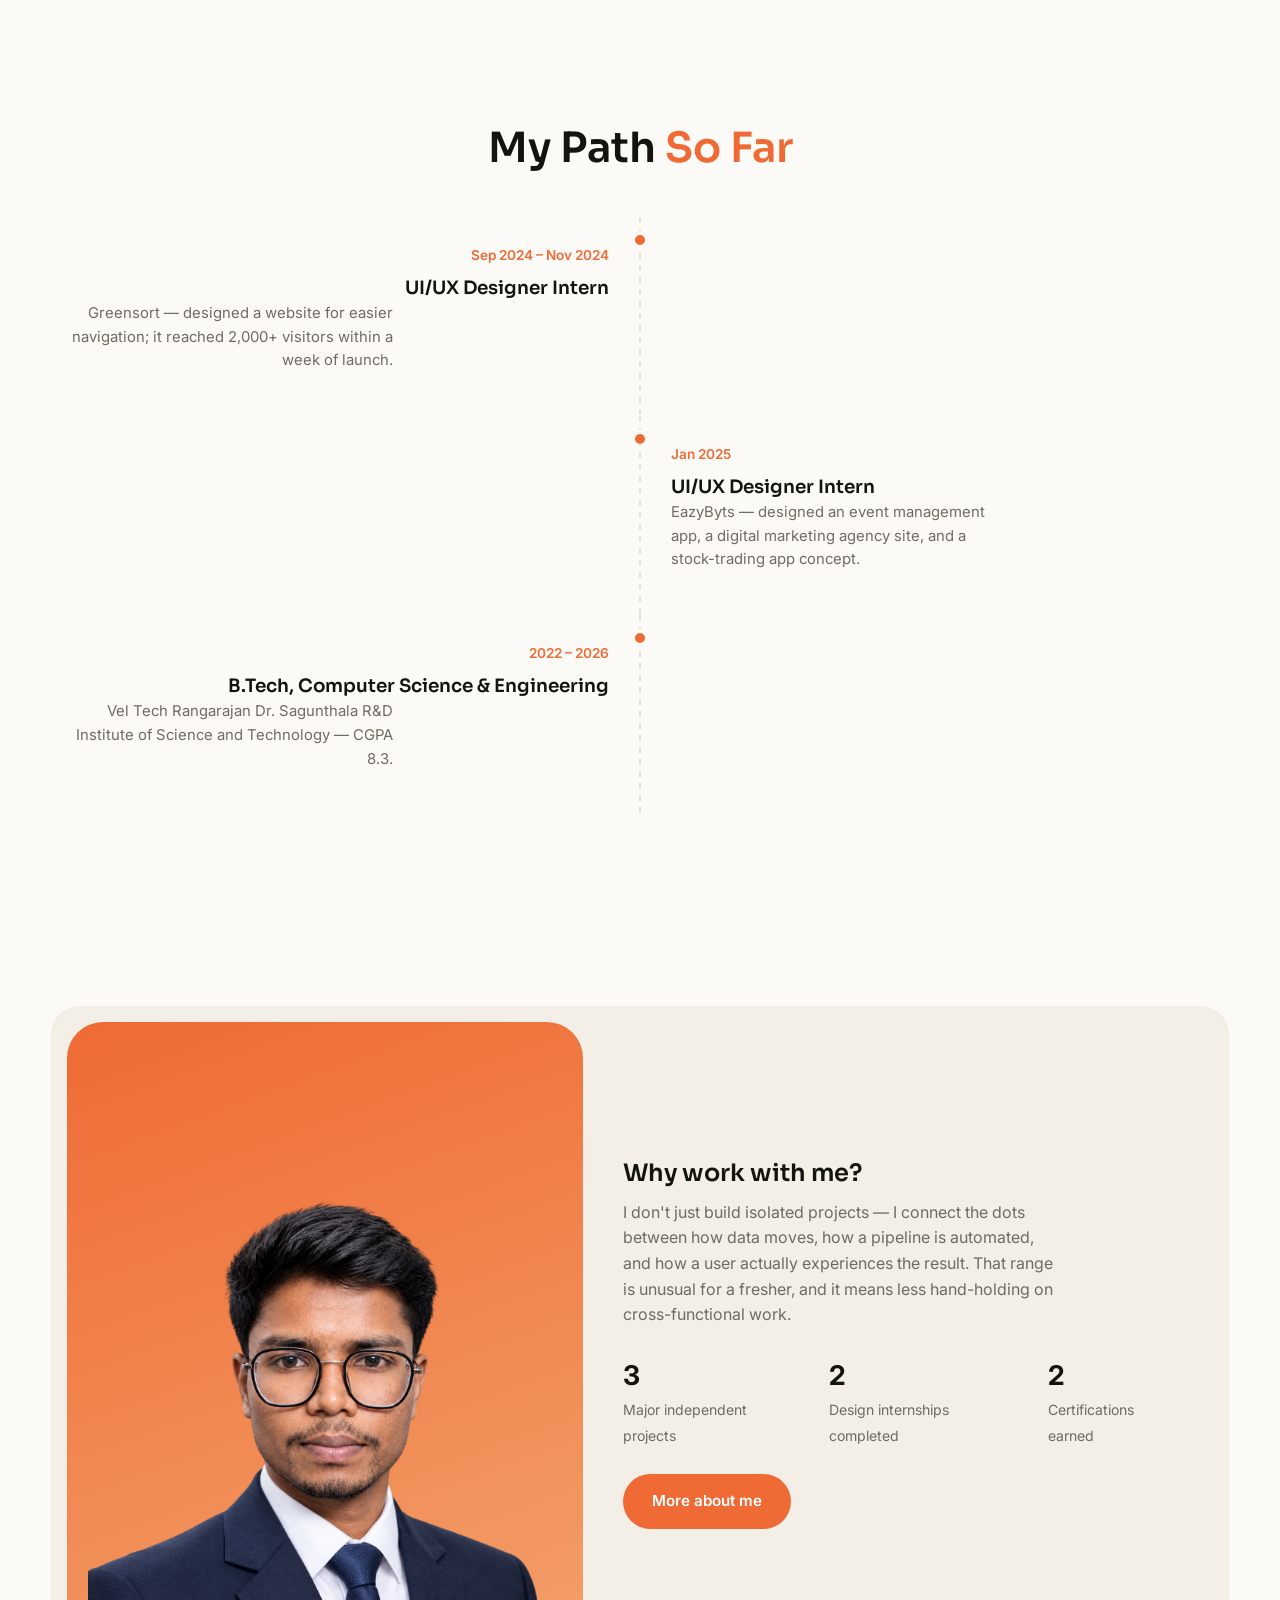
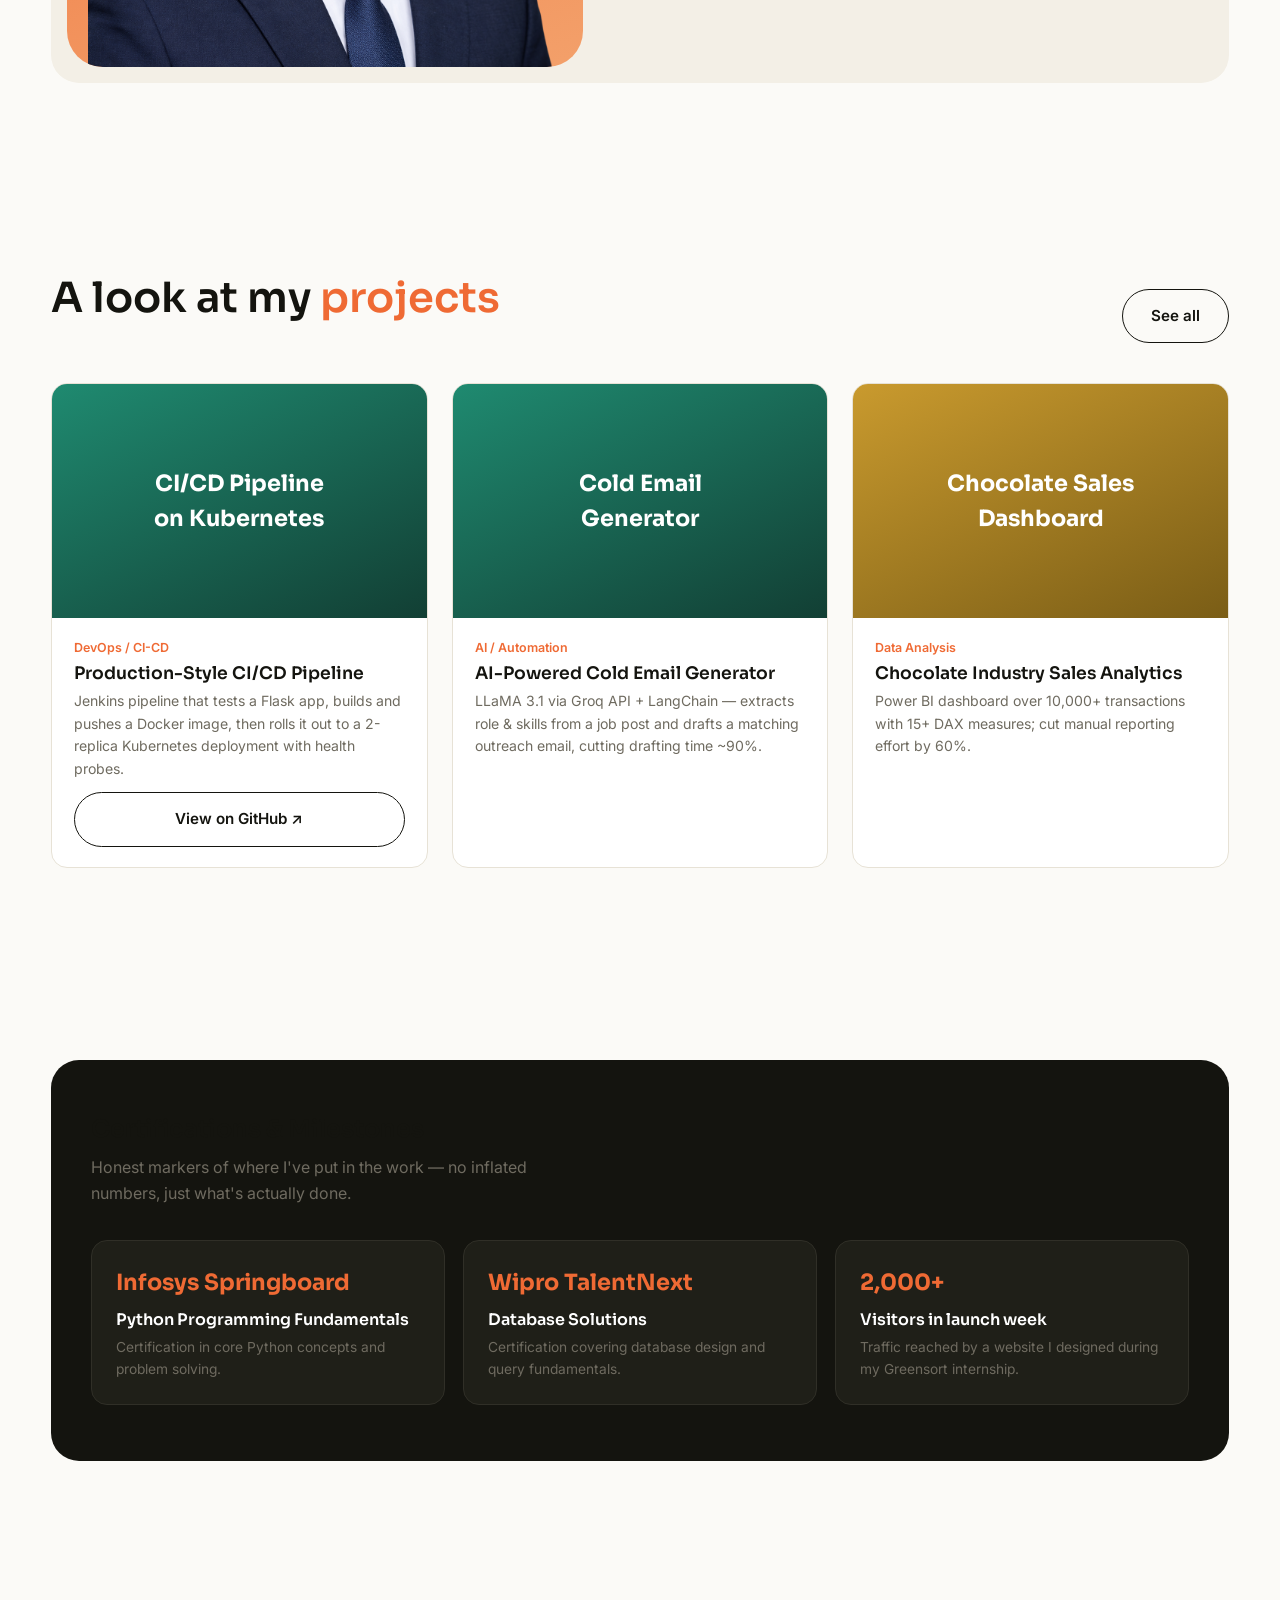
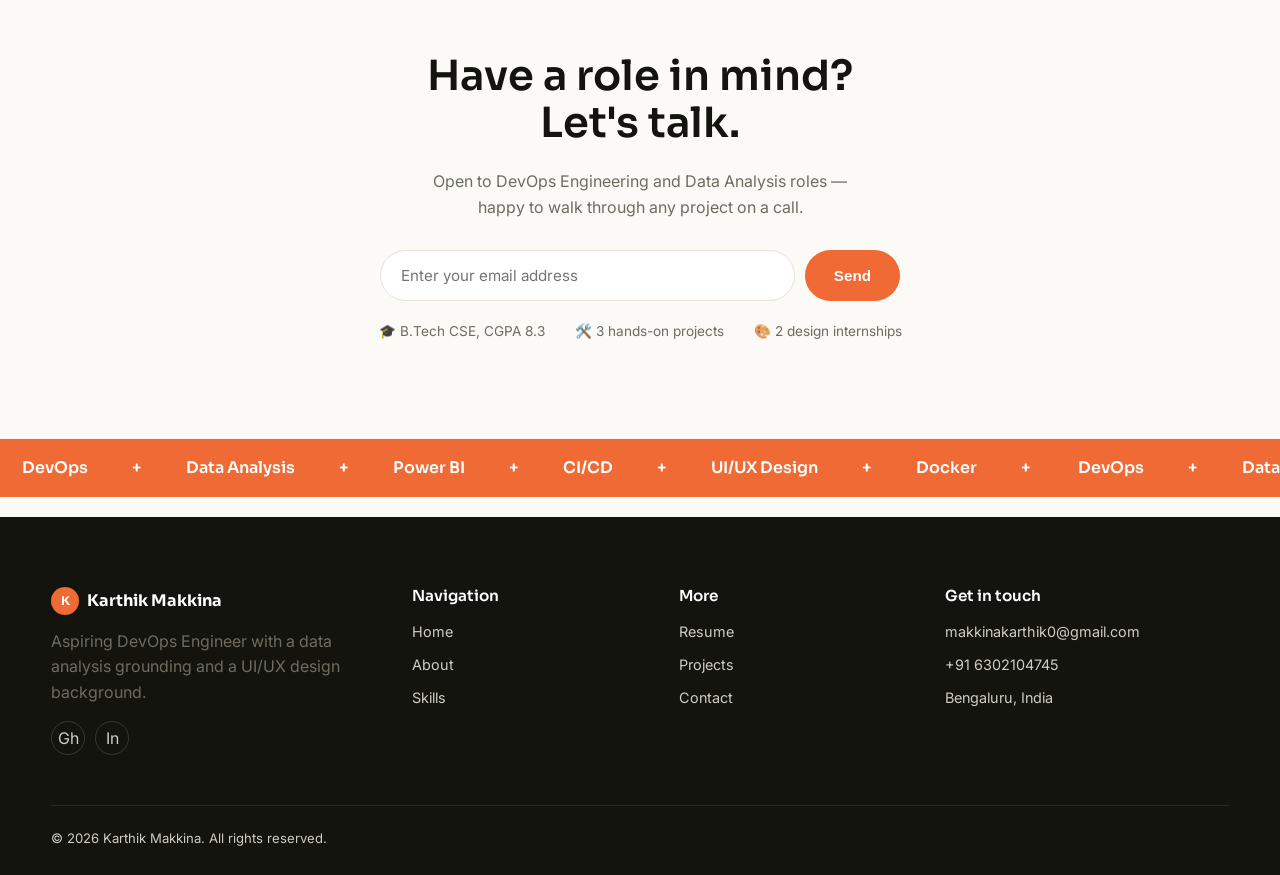
==== commit 8932b6ed: "Added Kubernetes into Technical skills" ====
--- a/index.html
+++ b/index.html
@@ -66,8 +66,8 @@
         <div class="service-card">
           <div class="icon" style="background:var(--devops);">⎈</div>
           <h3>DevOps &amp; Cloud</h3>
-          <p>Linux, Docker, Jenkins, CI/CD pipelines, Git/GitHub workflows, and Microsoft Azure fundamentals — building toward reliable, automated delivery.</p>
-          <div class="tags"><span>Linux</span><span>Docker</span><span>Jenkins</span><span>Azure</span><span>CI/CD</span></div>
+          <p>Linux, Docker, Kubernetes, Jenkins, CI/CD pipelines, Git/GitHub workflows, and Microsoft Azure fundamentals — building toward reliable, automated delivery.</p>
+	  <div class="tags"><span>Linux</span><span>Docker</span><span>Kubernetes</span><span>Jenkins</span><span>Azure</span><span>CI/CD</span></div>
         </div>
         <div class="service-card">
           <div class="icon" style="background:var(--data);">▤</div>
